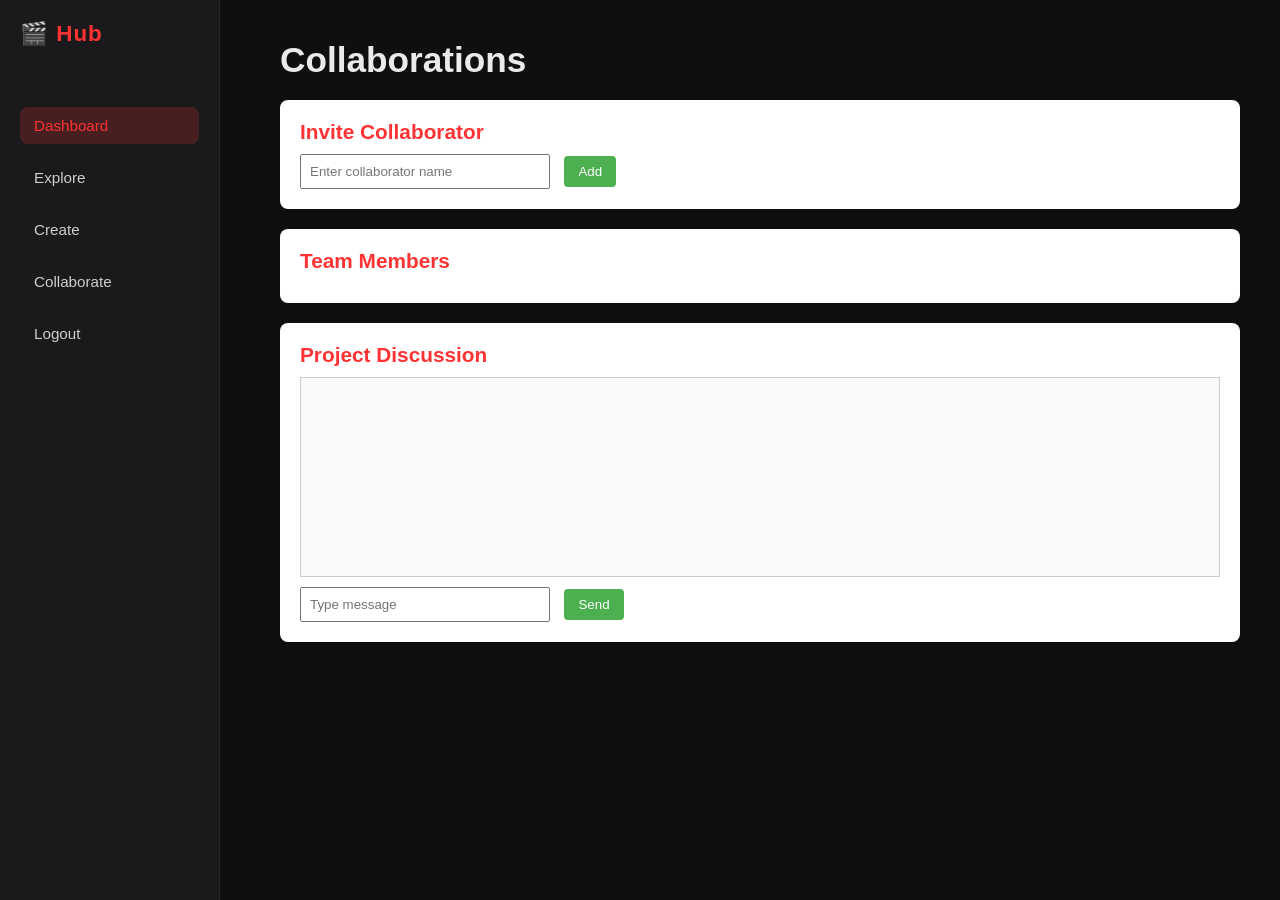
==== collaborate.html @ e19b6858 "Add files via upload" ====
<!DOCTYPE html>
<html>
<head>
  <title>Collaborate</title>
  <link rel="stylesheet" href="style3.css">
</head>
<body>

<div style="width:220px; background:#1a1a1d; height:100vh; position:fixed;">
  <h3 style="padding:20px;">🎬 Hub</h3>
  <nav style="display:flex; flex-direction:column; gap:15px; padding:20px;">
    <a href="dashboard.html">Dashboard</a>
    <a href="explore.html">Explore</a>
    <a href="create.html">Create</a>
    <a href="collaborate.html">Collaborate</a>
    <a href="index.html">Logout</a>
  </nav>
</div>

<div style="margin-left:240px; padding:40px;">

<h1>Collaborations</h1>

<div class="collab-box">
<h3>Invite Collaborator</h3>
<input type="text" id="collabInput" placeholder="Enter collaborator name">
<button id="addCollabBtn">Add</button>
</div>

<div class="collab-box">
<h3>Team Members</h3>
<ul id="collabList"></ul>
</div>

<div class="collab-box">
<h3>Project Discussion</h3>

<div id="chatBox"></div>

<input type="text" id="messageInput" placeholder="Type message">
<button id="sendBtn">Send</button>

</div>

</div>

<script src="collaborate.js"></script>

</body>
</html>
---- style3.css ----
/* Reset & base */
* {
  margin: 0;
  padding: 0;
  box-sizing: border-box;
}

body {
  font-family: "Segoe UI", sans-serif;
  background-color: #0f0f12;
  color: #eaeaea;
}

/* Sidebar */
div[style*="position:fixed"] {
  width: 220px;
  height: 100vh;
  background: linear-gradient(180deg, #1a1a1d, #111);
  position: fixed;
  top: 0;
  left: 0;
  border-right: 1px solid rgba(255, 255, 255, 0.05);
}

/* Sidebar title */
div[style*="position:fixed"] h3 {
  color: #ff3333;
  font-size: 1.4rem;
  letter-spacing: 1px;
}

/* Sidebar navigation */
nav {
  margin-top: 20px;
}

nav a {
  text-decoration: none;
  color: #cfcfcf;
  padding: 10px 14px;
  border-radius: 8px;
  transition: all 0.3s ease;
  font-size: 0.95rem;
}

/* Hover effect */
nav a:hover {
  background-color: rgba(255, 51, 51, 0.15);
  color: #ff3333;
  transform: translateX(6px);
}

/* Active link (optional) */
nav a:first-child {
  background-color: rgba(255, 51, 51, 0.2);
  color: #ff3333;
}

/* Main content */
div[style*="margin-left"] {
  margin-left: 240px;
  padding: 40px;
}

/* Headings */
h1 {
  font-size: 2.2rem;
  margin-bottom: 10px;
}

h3 {
  font-size: 1.3rem;
  margin-bottom: 10px;
  color: #ff3333;
}

/* Text */
p {
  color: #bdbdbd;
  line-height: 1.6;
}

/* Empty state */
p:last-of-type {
  margin-top: 10px;
  font-style: italic;
  opacity: 0.8;
}
/* Profile header */
.profile-header {
  display: flex;
  justify-content: space-between;
  align-items: center;
  background: rgba(255, 255, 255, 0.02);
  padding: 30px;
  border-radius: 16px;
  margin-bottom: 40px;
}

/* Left side */
.profile-left {
  display: flex;
  align-items: center;
  gap: 20px;
}

.avatar {
  width: 70px;
  height: 70px;
  border-radius: 50%;
  background: linear-gradient(135deg, #ff3333, #ff6a6a);
  display: flex;
  align-items: center;
  justify-content: center;
  font-size: 1.8rem;
  font-weight: bold;
  color: #fff;
}

.user-info h1 {
  font-size: 1.8rem;
  margin-bottom: 6px;
}

.role {
  color: #ff3333;
  font-size: 0.9rem;
  letter-spacing: 0.5px;
}

.tagline {
  color: #bdbdbd;
  font-size: 0.9rem;
  margin-top: 4px;
}

/* Stats */
.profile-stats {
  display: flex;
  gap: 30px;
}

.stat {
  text-align: center;
}

.stat .number {
  font-size: 1.6rem;
  font-weight: bold;
  display: block;
}

.stat .label {
  font-size: 0.8rem;
  color: #aaa;
}
/* Gallery */
.gallery-section {
  margin-top: 30px;
}

.gallery-section h2 {
  font-size: 1.4rem;
  margin-bottom: 16px;
}

/* Horizontal row */
.gallery-row {
  display: flex;
  gap: 20px;
  overflow-x: auto;
  padding-bottom: 10px;
}

.gallery-row::-webkit-scrollbar {
  height: 6px;
}

.gallery-row::-webkit-scrollbar-thumb {
  background: rgba(255, 255, 255, 0.2);
  border-radius: 10px;
}

/* Animation cards */
.animation-card {
  min-width: 220px;
  height: 130px;
  background: #1a1a1d;
  border-radius: 12px;
  position: relative;
  overflow: hidden;
  flex-shrink: 0;
  cursor: pointer;
  transition: transform 0.3s ease;
}

.animation-card:hover {
  transform: scale(1.05);
}

/* Empty state card */
.animation-card.empty {
  display: flex;
  flex-direction: column;
  align-items: center;
  justify-content: center;
  color: #aaa;
  border: 2px dashed rgba(255, 255, 255, 0.15);
}

.animation-card.empty span {
  font-size: 2.5rem;
  color: #ff3333;
}

.animation-card.empty p {
  margin-top: 8px;
  font-size: 0.85rem;
  text-align: center;
}
/* Card hover motion */
.animation-card {
  transition: transform 0.35s ease, box-shadow 0.35s ease;
}

.animation-card:hover {
  transform: scale(1.08) translateY(-6px);
  box-shadow: 0 20px 40px rgba(0, 0, 0, 0.6);
  z-index: 10;
}

/* Overlay */
.card-overlay {
  position: absolute;
  inset: 0;
  background: linear-gradient(
    to top,
    rgba(0, 0, 0, 0.85),
    rgba(0, 0, 0, 0.2),
    transparent
  );
  opacity: 0;
  transition: opacity 0.3s ease;
}

/* Show overlay on hover */
.animation-card:hover .card-overlay {
  opacity: 1;
}

/* Play icon */
.play-icon {
  position: absolute;
  top: 50%;
  left: 50%;
  transform: translate(-50%, -50%) scale(0.8);
  font-size: 2.5rem;
  color: #fff;
  opacity: 0;
  transition: opacity 0.3s ease, transform 0.3s ease;
}

.animation-card:hover .play-icon {
  opacity: 1;
  transform: translate(-50%, -50%) scale(1);
}

/* Card info */
.card-info {
  position: absolute;
  bottom: 12px;
  left: 12px;
  right: 12px;
  transform: translateY(10px);
  opacity: 0;
  transition: all 0.3s ease;
}

.animation-card:hover .card-info {
  transform: translateY(0);
  opacity: 1;
}

.card-info h4 {
  font-size: 0.9rem;
  margin-bottom: 4px;
}

.card-info p {
  font-size: 0.75rem;
  color: #ccc;
}
.gallery-row:hover .animation-card:not(:hover) {
  opacity: 0.4;
}
/* Make the "Create New" card stand out */
.animation-card.empty {
  background: #1a1a1d; /* dark base */
  border: 2px dashed #ff3333; /* dashed red border to catch attention */
  color: #ff3333;
  display: flex;
  flex-direction: column;
  align-items: center;
  justify-content: center;
  font-weight: bold;
  cursor: pointer;
  transition: transform 0.3s ease, background 0.3s ease;
}

.animation-card.empty span {
  font-size: 3rem;
  margin-bottom: 8px;
}

.animation-card.empty p {
  font-size: 0.9rem;
  text-align: center;
}

/* Hover effect for the empty card */
.animation-card.empty:hover {
  transform: scale(1.05);
  background: rgba(255, 51, 51, 0.1);
}
/* Modal container */
.modal {
  display: none;
  position: fixed;
  z-index: 1000;
  left: 0;
  top: 0;
  width: 100%;
  height: 100%;
  overflow: auto;
  background-color: rgba(0,0,0,0.85);
  backdrop-filter: blur(4px);
  animation: fadeIn 0.3s ease;
}

/* Fade-in animation */
@keyframes fadeIn {
  from { opacity: 0; }
  to { opacity: 1; }
}

/* Modal content */
.modal-content {
  background-color: #111;
  margin: 5% auto;
  padding: 20px;
  border-radius: 16px;
  width: 500px;
  max-width: 90%;
  color: #fff;
  text-align: center;
  position: relative;
  box-shadow: 0 0 20px rgba(255, 51, 51, 0.5);
  transform: scale(0.9);
  animation: popIn 0.25s forwards;
}

@keyframes popIn {
  to { transform: scale(1); }
}

/* Close button */
.modal .close {
  position: absolute;
  top: 12px;
  right: 16px;
  color: #ff3333;
  font-size: 1.8rem;
  cursor: pointer;
  transition: color 0.2s;
}

.modal .close:hover {
  color: #ff6666;
}

/* Modal Title */
#modalTitle {
  font-size: 1.4rem;
  margin-bottom: 8px;
  letter-spacing: 0.5px;
}

/* Modal info text */
#modalInfo {
  font-size: 0.9rem;
  color: #aaa;
  margin-bottom: 16px;
}

/* Video container */
.modal-video {
  position: relative;
  width: 100%;
  padding-top: 56
}
/* Hide delete button by default */
.animation-card .delete-btn {
  position: absolute;
  top: 8px;
  right: 8px;
  background:#aaa;
  border: none;
  color: #fff;
  font-size: 0.9rem;
  padding: 4px 6px;
  border-radius: 6px;
  cursor: pointer;
  opacity: 0; /* hidden */
  pointer-events: none; /* prevents accidental clicks */
  transition: opacity 0.2s ease, transform 0.2s ease;
}

/* Show delete button on hover */
.animation-card:hover .delete-btn {
  opacity: 1;
  pointer-events: auto;
  transform: scale(1.1);
}
/* ------------------------
   Profile Section (Avatar + Info) Horizontal Layout
------------------------- */
.profile-section {
  display: flex;
  flex-wrap: nowrap;       /* No wrapping on desktop */
  align-items: center;     /* Vertically align avatar and info */
  gap: 30px;
  margin-bottom: 25px;
}

/* Avatar styling stays the same */
.profile-avatar {
  flex: 0 0 auto;           /* fixed width for avatar */
  text-align: center;
  position: relative;
}

.profile-avatar img {
  width: 120px;
  height: 120px;
  border-radius: 50%;
  object-fit: cover;
  border: 3px solid #ff3333;
  box-shadow: 0 0 15px rgba(255, 51, 51, 0.3);
}

/* Profile info aligns to the right of avatar */
.profile-info {
  flex: 1;                  /* take remaining space */
  display: flex;
  flex-direction: column;   /* name, bio, button stacked */
  justify-content: center;  /* vertically center with avatar */
}

.profile-info h2 {
  margin: 0 0 6px 0;
  font-size: 1.4rem;
  color: #fff;
}

.profile-info p {
  margin: 0 0 10px 0;
  color: #aaa;
  font-size: 0.95rem;
}

/* Buttons inline or stacked */
.profile-info .btn-edit {
  width: fit-content;
  margin-top: 5px;
}

/* ------------------------
   Responsive: Stack vertically on small screens
------------------------- */
@media (max-width: 600px) {
  .profile-section {
    flex-direction: column;  /* avatar on top, info below */
    align-items: center;
  }

  .profile-info {
    text-align: center;
  }
}
.btn-edit{
    background-color: #0f0f12;
    color: #aaa;
    border: #0f0f12;
}
.private-gallery {
  background: #1c1c1f;
  padding: 20px;
  border-radius: 12px;
  margin-top: 40px;
  box-shadow: 0 0 20px rgba(255, 51, 51, 0.15);
  color: #fff;
}

.private-gallery h3 {
  margin-bottom: 10px;
  font-size: 1.3rem;
}

.private-gallery p {
  font-size: 0.9rem;
  color: #aaa;
  margin-bottom: 15px;
}

.btn-toggle {
  padding: 6px 14px;
  background: #ff3333;
  color: #fff;
  border: none;
  border-radius: 8px;
  cursor: pointer;
  font-weight: 500;
  transition: transform 0.2s ease, box-shadow 0.2s ease;
}

.btn-toggle:hover {
  transform: scale(1.05);
  box-shadow: 0 0 12px rgba(255, 51, 51, 0.7);
}

.gallery-container {
  margin-top: 15px;
  display: flex;
  flex-wrap: wrap;
  gap: 20px;
}

.hidden {
  display: none;
}

.gallery-container .animation-card {
  width: 150px;
  height: 100px;
  background: #222;
  border-radius: 8px;
  display: flex;
  align-items: center;
  justify-content: center;
  color: #fff;
  cursor: pointer;
  position: relative;
}
/* Container */
.gallery-container {
  display: flex;
  flex-wrap: wrap;
  gap: 20px;
  margin-top: 15px;
}

/* Individual animation card */
.animation-card {
  width: 150px;
  height: 100px;
  background: #222;
  border-radius: 10px;
  overflow: hidden;
  position: relative;
  cursor: pointer;
  display: flex;
  align-items: center;
  justify-content: center;
  color: #fff;
  font-size: 0.9rem;
  transition: transform 0.2s ease, box-shadow 0.2s ease;
}

/* Hover effect */
.animation-card:hover {
  transform: scale(1.05);
  box-shadow: 0 0 15px rgba(255, 51, 51, 0.7);
}

/* Delete button overlay */
.animation-card .delete-btn {
  position: absolute;
  top: 4px;
  right: 4px;
  background: rgba(255, 51, 51, 0.9);
  border: none;
  border-radius: 50%;
  width: 22px;
  height: 22px;
  color: #fff;
  font-size: 0.9rem;
  display: flex;
  align-items: center;
  justify-content: center;
  opacity: 0;
  transition: opacity 0.2s ease;
  cursor: pointer;
}

.animation-card:hover .delete-btn {
  opacity: 1;
}

/* Responsive */
@media (max-width: 600px) {
  .animation-card {
    width: 45%;
    height: 90px;
  }
}

@media (max-width: 400px) {
  .animation-card {
    width: 100%;
    height: 80px;
  }
}
.collab-box{
background:white;
padding:20px;
margin-top:20px;
border-radius:8px;
box-shadow:0 2px 6px rgba(0,0,0,0.1);
}

.collab-box input{
padding:8px;
width:250px;
margin-right:10px;
}

.collab-box button{
padding:8px 14px;
background:#4CAF50;
color:white;
border:none;
border-radius:4px;
cursor:pointer;
}

.collab-box button:hover{
background:#45a049;
}

#collabList{
list-style:none;
padding:0;
margin-top:10px;
}

#collabList li{
background:#eee;
padding:8px;
margin-top:5px;
border-radius:4px;
display:flex;
justify-content:space-between;
}

.removeBtn{
background:red;
color:white;
border:none;
padding:4px 8px;
cursor:pointer;
border-radius:4px;
}

#chatBox{
height:200px;
border:1px solid #ccc;
overflow-y:auto;
padding:10px;
margin-top:10px;
margin-bottom:10px;
background:#fafafa;
}

.message{
background:#dfe6e9;
padding:8px;
margin-top:5px;
border-radius:5px;
}
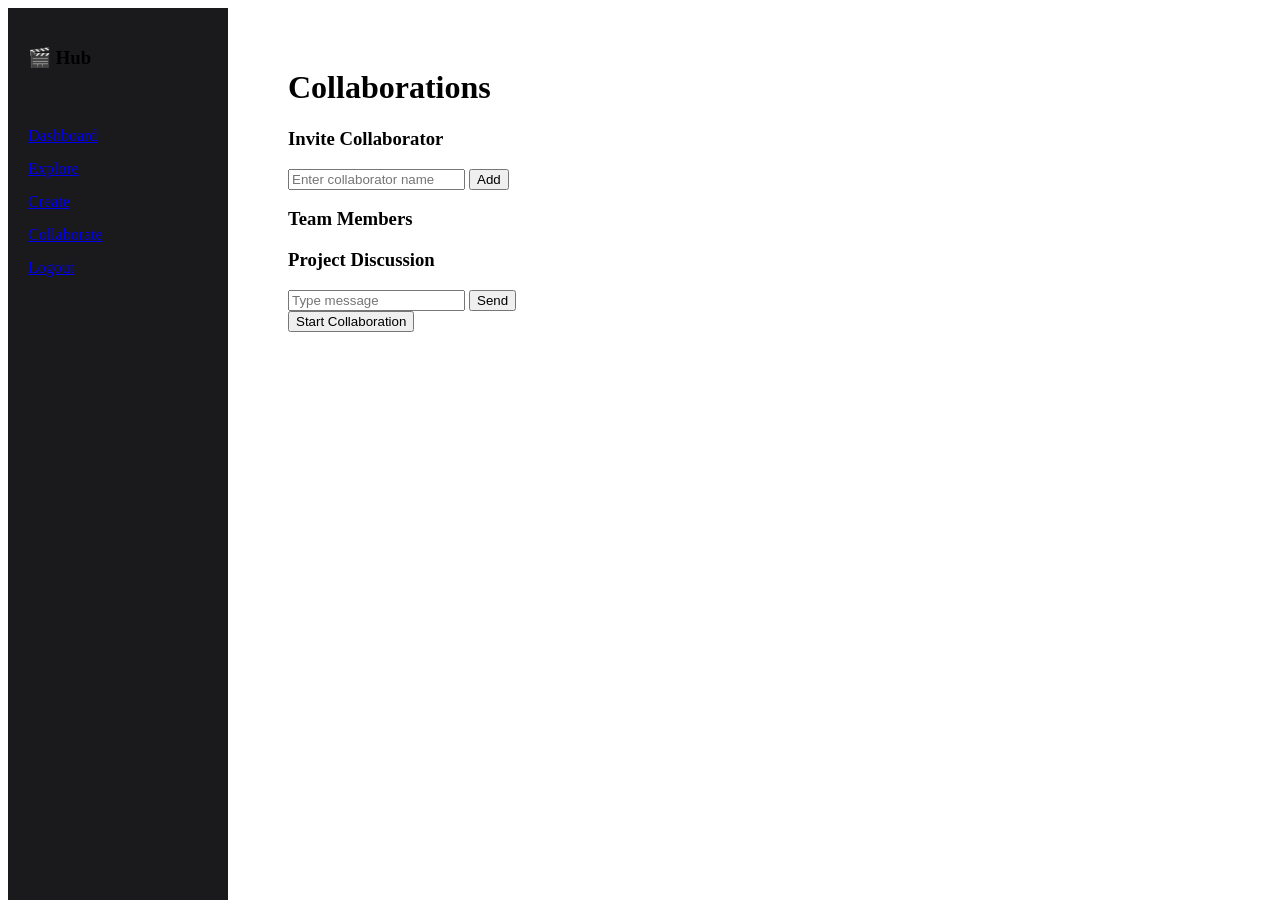
==== commit 7d64b656: "Update collaborate.html" ====
--- a/collaborate.html
+++ b/collaborate.html
@@ -2,7 +2,7 @@
 <html>
 <head>
   <title>Collaborate</title>
-  <link rel="stylesheet" href="style3.css">
+  <link rel="stylesheet" href="style5.css">
 </head>
 <body>
 
@@ -41,10 +41,13 @@
 <button id="sendBtn">Send</button>
 
 </div>
+<div class="start-collab-container">
+  <button id="startCollabBtn">Start Collaboration</button>
+</div>
 
 </div>
 
 <script src="collaborate.js"></script>
 
 </body>
-</html>+</html>
